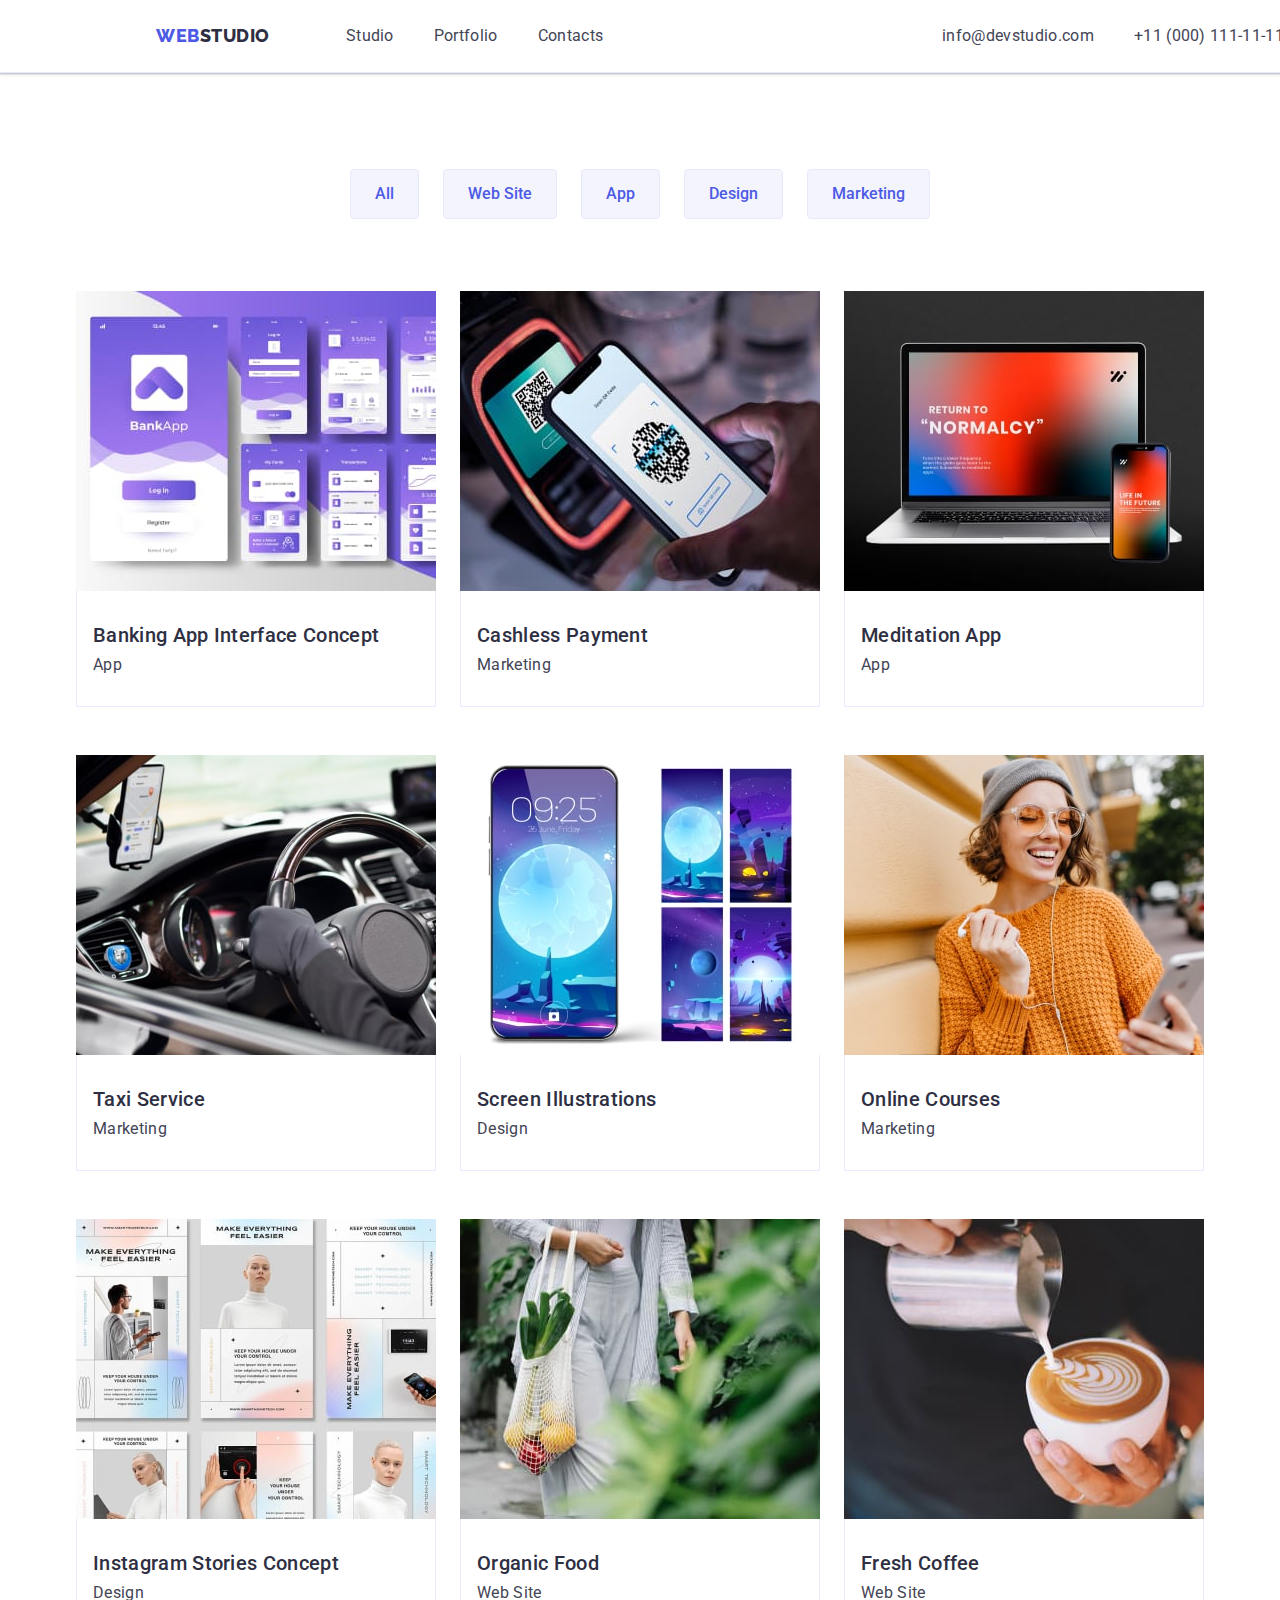
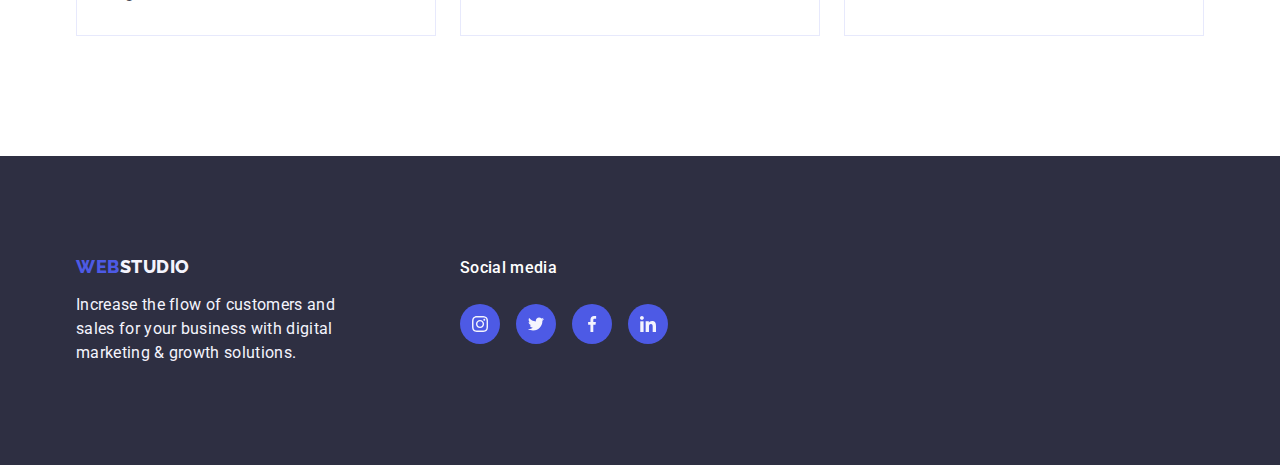
==== portfolio.html @ 4b377edc "Update portfolio.html" ====
<!DOCTYPE html>
<html lang="en">
  <head>
    <meta charset="UTF-8" />
    <meta http-equiv="X-UA-Compatible" content="IE=edge" />
    <meta name="viewport" content="width=device-width, initial-scale=1.0" />
    <title>Document</title>
    <!-- normalize -->
    <!-- fonts -->
    <link
      rel="stylesheet"
      href="https://cdnjs.cloudflare.com/ajax/libs/modern-normalize/1.1.0/modern-normalize.min.css"
    />
    <link rel="preconnect" href="https://fonts.googleapis.com" />
    <link rel="preconnect" href="https://fonts.gstatic.com" crossorigin />
    <link
      href="https://fonts.googleapis.com/css2?family=Raleway:wght@800&family=Roboto:wght@400;500;700;900&display=swap"
      rel="stylesheet"
    />
    <!-- My styles -->
    <link rel="stylesheet" href="./css/styles.css" />
  </head>
  <body>
    <!-- Page header - "header"-->
    <header class="page-header">
      <div class="container header-container">
        <nav class="navigation">
          <a class="logo" href="./index.html"
            >web<span class="header-span">Studio</span></a
          >
          <ul class="header-menu">
            <li class="header-item">
              <a class="header-item-link" href="./index.html">Studio</a>
            </li>
            <li class="header-item">
              <a class="header-item-link" href="./portfolio.html">Portfolio</a>
            </li>
            <li class="header-item">
              <a class="header-item-link" href="">Contacts</a>
            </li>
          </ul>
        </nav>
        <address class="header-address">
          <ul class="header-address-menu">
            <li class="header-address-item">
              <a class="header-item-mail" href="mailto:info@devstudio.com"
                >info@devstudio.com</a
              >
            </li>
            <li class="header-address-item">
              <a class="header-item-phone" href="tel:+110001111111"
                >+11 (000) 111-11-11</a
              >
            </li>
          </ul>
        </address>
      </div>
    </header>
    <!-- Page header ends -->
    <main>
      <!-- portfoilo section "pottfolio" -->
      <section class="portfolio-section">
        <div class="container">
          <h1 class="portfolio-header-title">Portfolio</h1>
          <ul class="portfolio-menu">
            <li class="portfolio-item-btn">
              <button class="portfolio-btn" type="button">All</button>
            </li>
            <li class="portfolio-item-btn">
              <button class="portfolio-btn" type="button">Web Site</button>
            </li>
            <li class="portfolio-item-btn">
              <button class="portfolio-btn" type="button">App</button>
            </li>
            <li class="portfolio-item-btn">
              <button class="portfolio-btn" type="button">Design</button>
            </li>
            <li class="portfolio-item-btn">
              <button class="portfolio-btn" type="button">Marketing</button>
            </li>
          </ul>
          <ul class="cards-menu">
            <li class="portfolio-item">
              <div>
              <a class="portfoilo-img" href="./index.html">
                <img
                  src="./images/img-1-360.jpg"
                  alt="Banking App Interface Concept"
                  width="360"
                />
                <div class="portfoilo-img-card">
                  <h2 class="portfoilo-header-suptitle">
                    Banking App Interface Concept
                  </h2>
                  <p class="portfolio-text">App</p>
                </div>
              </a>
            </li>
            <li class="portfolio-item">
              <a class="portfoilo-img" href="./index.html">
                <img
                  src="./images/img-2-360.jpg"
                  alt="Cashless Payment"
                  width="360"
                />
                <div class="portfoilo-img-card">
                  <h2 class="portfoilo-header-suptitle">Cashless Payment</h2>
                  <p class="portfolio-text">Marketing</p>
                </div>
              </a>
            </li>
            <li class="portfolio-item">
              <a class="portfoilo-img" href="./index.html">
                <img
                  src="./images/img-3-360.jpg"
                  alt="Meditation App"
                  width="360"
                />
                <div class="portfoilo-img-card">
                  <h2 class="portfoilo-header-suptitle">Meditation App</h2>
                  <p class="portfolio-text">App</p>
                </div>
              </a>
            </li>
            <li class="portfolio-item">
              <a class="portfoilo-img" href="./index.html">
                <img
                  src="./images/img-4-360.jpg"
                  alt="Taxi Service"
                  width="360"
                />
                <div class="portfoilo-img-card">
                  <h2 class="portfoilo-header-suptitle">Taxi Service</h2>
                  <p class="portfolio-text">Marketing</p>
                </div>
              </a>
            </li>
            <li class="portfolio-item">
              <a class="portfoilo-img" href="./index.html">
                <img
                  src="./images/img-5-360.jpg"
                  alt="Screen Illustrations"
                  width="360"
                />
                <div class="portfoilo-img-card">
                  <h2 class="portfoilo-header-suptitle">
                    Screen Illustrations
                  </h2>
                  <p class="portfolio-text">Design</p>
                </div>
              </a>
            </li>
            <li class="portfolio-item">
              <a class="portfoilo-img" href="./index.html">
                <img
                  src="./images/img-6-360.jpg"
                  alt="Online Courses"
                  width="360"
                />
                <div class="portfoilo-img-card">
                  <h2 class="portfoilo-header-suptitle">Online Courses</h2>
                  <p class="portfolio-text">Marketing</p>
                </div>
              </a>
            </li>
            <li class="portfolio-item">
              <a class="portfoilo-img" href="./index.html">
                <img
                  src="./images/img-7-360.jpg"
                  alt="Instagram Stories Concept"
                  width="360"
                />
                <div class="portfoilo-img-card">
                  <h2 class="portfoilo-header-suptitle">
                    Instagram Stories Concept
                  </h2>
                  <p class="portfolio-text">Design</p>
                </div>
              </a>
            </li>
            <li class="portfolio-item">
              <a class="portfoilo-img" href="./index.html">
                <img
                  src="./images/img-8-360.jpg"
                  alt="Organic Food"
                  width="360"
                />
                <div class="portfoilo-img-card">
                  <h2 class="portfoilo-header-suptitle">Organic Food</h2>
                  <p class="portfolio-text">Web Site</p>
                </div>
              </a>
            </li>
            <li class="portfolio-item">
              <a class="portfoilo-img" href="./index.html">
                <img
                  src="./images/img-9-360.jpg"
                  alt="Fresh Coffee"
                  width="360"
                />
                <div class="portfoilo-img-card">
                  <h2 class="portfoilo-header-suptitle">Fresh Coffee</h2>
                  <p class="portfolio-text">Web Site</p>
                </div>
              </a>
            </li>
          </ul>
          <!-- </div>  -->
        </div>
      </section>
      <!-- End of portfolio section -->
    </main>
    <!-- Page Footer - "footer"-->
    <footer class="footer-main">
      <div class="container footer-social">
        <div>
          <a class="logo footer-logo" href="./index.html"
            >web<span class="footer-span">Studio</span></a
          >
          <p class="footer-text">
            Increase the flow of customers and sales for your business with
            digital marketing & growth solutions.
          </p>
        </div>
        <div>
          <p class="social-text">Social media</p>
          <ul class="footer-social-links">
            <li class="social-item">
              <a
                class="social-link"
                href="instagram.com"
                target="_blank"
                rel="noopener noreferer"
                aria-label="link to instagram"
              >
                <svg class="social-icon" width="16" height="16">
                  <use href="./images/icons.svg#icon-instagram"></use>
                </svg>
              </a>
            </li>
            <li class="social-item">
              <a
                class="social-link"
                href="twitter.com"
                target="_blank"
                rel="noopener noreferer"
                aria-label="link to twitter"
              >
                <svg class="social-icon" width="16" height="16">
                  <use href="./images/icons.svg#icon-twitter"></use>
                </svg>
              </a>
            </li>
            <li class="social-item">
              <a
                class="social-link"
                href="facebook.com"
                target="_blank"
                rel="noopener noreferer"
                aria-label="link to facebook"
              >
                <svg class="social-icon" width="16" height="16">
                  <use href="./images/icons.svg#icon-facebook"></use>
                </svg>
              </a>
            </li>
            <li class="social-item">
              <a
                class="social-link"
                href="linkedin.com"
                target="_blank"
                rel="noopener noreferer"
                aria-label="link to linkedin"
              >
                <svg class="social-icon" width="16" height="16">
                  <use href="./images/icons.svg#icon-linkedin"></use>
                </svg>
              </a>
            </li>
          </ul>
        </div>
      </div>
    </footer>
  </body>
</html>
---- css/styles.css ----
:root {--main-font: 'Raleway','sans-serif';
--secondary-font: "Roboto",sans-serif;
--main-color: #2e2f42
--color-iris: #4d5ae5;
--color-ocean: #404bbf;
--color-navy-blue: #2e2f42;
--color-green: #31d0aa;
--color-slate: #434455;
--color-light-slate: #8e8f99;
--color-cornflower: #e7e9fc;
--color-cloud: #f4f4fd;
--color-navy-blue-modal: #2e2f42;
--color-grey: #2e2f42;
--color-white: #ffffff;
--color-dairy: #fcfcfc;}


/**
  |============================
  | Reset
  |============================
*/
h1,
h2,
h3,
h4,
h5,
h6,
p {
    margin: 0;
}

ul,
ol {
    list-style: none;
    margin: 0;
    padding: 0;
    text-decoration: none;
}

a {
    color: currentColor;
    text-decoration: none;
}

button {
    font-family: inherit;
    cursor: pointer;

}
img{display: block;}
/**
  |============================
  | My styles
  |============================
*/
.container {
    width: 1158px;
    margin-left: auto;
    margin-right: auto;
    /* outline: 2px solid red;
    outline-offset: -2px; */
    padding-left: 15px;
    padding-right: 15px;
}
body {
    font-size: 16px;
    font-family: "Roboto", "sans-serif";
    letter-spacing: 0.02em;
    color: var(--color-slate);
    background-color: var(--color-white)
}

/**
  |============================
  | Page Header - "header"
  |============================
*/
.page-header{
    width: 1440px;
    margin: 0 auto;
    border-bottom: 1px solid #E7E9FC;
    box-shadow: 0px 2px 1px rgba(46, 47, 66, 0.08), 0px 1px 1px rgba(46, 47, 66, 0.16), 0px 1px 6px rgba(46, 47, 66, 0.08);    
} 
.header-container {   
    display: flex;
    align-items: center;
    cursor: pointer;    
}
.navigation {
    display: flex;
    margin-right: auto;
    align-items: center
}
.logo {
    font-family: 'Raleway', sans-serif;
    font-style: normal;
    font-weight: 800;
    font-size: 18px;
    line-height: 1.17;
    letter-spacing: 0.03em;
    text-transform: uppercase;
    color: #4d5ae5;
    margin-right: 76px;
    }
.logo:focus,
.logo:hover{color: #404BBF;}
.header-span {
    /* LOGO styles */
        color: #2e2f42;
}
.header-span:hover,
.header-span:focus{color: #404BBF;}

.header-menu {
    display: flex;       
    gap: 40px;  
}
.header-item:focus,
.header-item:hover{
        color: #404BBF;
    }
.header-item{
    padding-top: 24px;
    padding-bottom: 24px;
 } 
.header-item-link {
    line-height: 1.5;
    padding-top: 24px;
    padding-bottom: 24px;
}

/* .header-address {}  */

.header-address-menu {   
    font-style: normal;
    display: flex;
    gap: 40px;    
    font-weight: 400;
    line-height: 1.5;
    color: #434455;
}
/* .header-address-item {} */

.header-item-mail:focus,
.header-item-mail:hover{color: #404BBF;}

.header-item-phone:hover,
.header-item-phone:focus
 {color: #404BBF;}
 /**
   |============================
   | HERO -"hero"
   |============================
 */

 
.hero-section {
    padding-top: 188px;
    padding-bottom: 188px;
    
}
.hero-bg{
    background-image:linear-gradient(rgba(46, 47, 66, 0.7),rgba(46, 47, 66, 0.7)),url(../images/people-office-min.jpg);
    background-repeat: no-repeat;
    background-size: cover;
    min-height: 600px;
    max-width: 1440px;
    background-position: center; 
    margin: 0 auto;
    background-color: #2E2F42;
}

.hero-header-title{
    font-size: 56px;
    line-height: 1.07;
    letter-spacing: 0.02em;
    color: #FFFFFF;
    margin-right: auto;
    margin-left: auto;
    max-width: 496px;
    margin-bottom: 48px;
}

.hero-button {
    display: block;
    font-weight: 500;
    font-size: 16px;
    line-height: 1.5;
    text-align: center;
    letter-spacing: 0.04em;
    cursor: pointer;
    background-color: #4D5AE5;
    color: #FFFFFF;
    margin-left: auto;
    margin-right: auto;
    padding: 16px 32px;
    min-width: 169px;
    height: 56px;
    border: none;
    border-radius: 4px;
}
.hero-button:focus,
.hero-button:hover {
    background-color: #404BBF;
}
/**
  |============================
  | Section Sides -"Sides"
  |============================
*/
.sides-section {
    padding-top: 120px;
    padding-bottom: 120px;
}
.sides-header2-hidden {
    position: absolute;
    width: 1px;
    height: 1px;
    margin: -1px;
    border: 0;
    padding: 0;

    white-space: nowrap;
    clip-path: inset(100%);
    clip: rect(0 0 0 0);
    overflow: hidden;
}
/* .sides-container{} */
.sides-menu {
    display: flex;
    gap: 24px;
}

.sides-item {width: calc((100% - 72px) / 4);}

.sides-header {
    font-weight: 500;
    /* max-width: 264px; */
    font-size: 20px;
    line-height: 1.2;
    margin-bottom: 8px;
}

.sides-content {
    /* max-width: 264px; */
    font-weight: 400;
    font-size: 16px;
    line-height: 1.5;

}
.sides-link{
    display: flex;
    align-items: center;
    justify-content: center;
    background-color:#F4F4FD;
    height: 112px;
    border-radius: 4px;
    margin-bottom: 8px;
}

/**
  |============================
  | Section What are we doing -"wawd"
  |============================
*/
.wawd-section{
    padding-top: 0;
    padding-bottom: 120px;}
.wawd-header-subtitle {
    margin-bottom: 72px;
    font-weight: 700;
    font-size: 36px;
    line-height: 1.11;
    text-align: center;
    text-transform: capitalize;
    color: #2E2F42;
    padding-bottom: 0;
}
.wawd-menu {
    display: flex;
    gap: 24px;}

.wawd-item {width: calc((100% - 48px) / 3);}
/* .wawd-container{} */

/**
  |============================
  | Section our team - "ot"
  |============================
*/
.ot-section{
    background:  #F4F4FD;
    max-width: 1440px;
    background-position: center;
    margin: 0 auto;
    padding-top: 120px;
    padding-bottom: 120px;}
.ot-header-subtitle {
    margin-bottom: 72px;
    font-weight: 700;
    font-size: 36px;
    line-height: 40px;
    text-align: center;
    text-transform: capitalize;
    color: #2E2F42;

}

.ot-menu {
    display: flex;
    gap: 24px;}

.ot-item {
    background: #FFFFFF;
    box-shadow: 0px 1px 6px rgba(46, 47, 66, 0.08), 0px 1px 1px rgba(46, 47, 66, 0.16), 0px 2px 1px rgba(46, 47, 66, 0.08); 
    width: calc((100% - 72px) / 4);
    border-radius: 0px 0px 4px 4px;
}

.ot-header-suptitle {
    font-weight: 500;
    font-size: 20px;
    line-height: 1.2;
    text-align: center;
    color: #2E2F42;
    /* margin-top: 32px; */
    margin-bottom: 8px;
}

.ot-text {
    font-weight: 400;
    font-size: 16px;
    line-height: 1.5;
    text-align: center;
    color: #434455;
    padding-bottom: 0;
    }
.ot-item-text{
    padding: 32px 0;
    
}
.social-links{
    display: flex;
    gap: 24px;    
    justify-content: center;
    align-items: center;

}
.social-item{  
    width: 40px;
    height: 40px;         
 }

.social-link{
    width: 100%;
    height: 100%;
    background-color: #4d5ae5;
    border-radius: 50%;
    display: flex;
    align-items: center;
    justify-content: center;
    margin-top: 8px;
    /* margin-bottom: 32px; */
    } 
.social-link:hover{
    background-color: #404BBF;
}
.social-link:focus{
    background-color: #404BBF ;
}
.social-icon{
    fill: #f4f4fd ;

}

/**
  |============================
  | Customers - "c"
  |============================
*/

.c-section { 
    padding-top: 120px;
    padding-bottom: 120px;
    margin-left: auto;
    margin-right: auto;
}
.c-header {
    font-size: 36px;
    line-height: 1.1;
    text-align: center;
    text-transform: capitalize;
    color: #2E2F42;
    margin-bottom: 72px;
}
.c-list {
    display: flex;
    gap: 24px;    
}
.c-item{ color:#8E8F99

}
.c-link {   
    fill: currentColor;  
    width: 168px;
    height: 88px;    
    display: flex;
    justify-content: center;
    align-items: center;
    gap: 24px;
    border: 1px solid #8E8F99;
    border-radius: 4px;
}
.c-link:focus,
.c-link:hover{
    color: #404BBF;
    border: 1px solid #404BBF;


}
/* .c-icon {} */

/**
  |============================
  | Footer - "footer"
  |============================
*/

.footer-main{
    background-color: #2E2F42;
    padding-top: 100px;
    padding-bottom: 100px;

}
.footer-logo-text{
    gap: 120px;
}
.footer-text{
    max-width: 264px;
    font-weight: 400;
    font-size: 16px;
    line-height: 24px;
    color: #F4F4FD;
}
.footer-span{
    color: #F4F4FD;
}
.footer-span:hover,
.footer-span:focus {
    color: #404BBF;
}
.footer-logo{
    margin-bottom: 8px;
    display: inline-block;
    margin-bottom: 16px;
}
.footer-social{
    display: flex;
    align-items: baseline;
    gap: 120px; 
} 
.social-text{
    font-weight: 500;
    color: white;
    line-height: 1.5;
    margin-bottom: 16px;    
}
.footer-social-links{
    display: flex;
    gap: 16px;  
}
.social-link-hf:hover,
.social-link-hf:focus{
    background-color: #31d0aa;
}
/* .social-item{
    width: 40px;
    height: 40px;
}
.social-link{
    width: 100%;
    height: 100%;
    background-color: #4d5ae5;
    border-radius: 50%;
    display: flex;
    align-items: center;
    justify-content: center;

} */
/**
  |============================
  | Portfolio header and footer same to main page 
  |============================
*/

/**
  |============================
  | Portfolio section - "portfolio"
  |============================
*/
.portfolio-section {
    padding-top: 96px;
    padding-bottom: 120px;
    margin-left: auto;
    margin-right: auto;
}
/* .container-header-btn */
.portfolio-header-title {
    position: absolute;
    width: 1px;
    height: 1px;
    margin: -1px;
    border: 0;
    padding: 0;

    white-space: nowrap;
    clip-path: inset(100%);
    clip: rect(0 0 0 0);
    overflow: hidden;
}
.portfolio-menu {
    margin-left: auto;
    margin-right: auto;
    display: flex;
    gap: 24px;
    text-align: center;
    align-items: center;
    justify-content: center;
    margin-bottom: 72px

}
/* .cards-menu-img{} */
.portfolio-btn {
    padding-top: 12px;
    padding-left: 24px;
    padding-bottom: 12px;
    padding-right: 24px;
    font-weight: 500;
    font-size: 16px;
    line-height: 1.5;
    color: #4D5AE5;
    background: #F4F4FD;
    border: 1px solid #E7E9FC;
    border-radius: 4px;
}
.portfolio-btn:focus,
.portfolio-btn:hover{
    color: white;
    background: #404BBF;
    box-shadow: 0px 3px 1px rgba(0, 0, 0, 0.1), 0px 2px 1px rgba(0, 0, 0, 0.08), 0px 2px 2px rgba(0, 0, 0, 0.12);
    border-radius: 4px;
    border: 1px solid transparent;
}
/* .portfolio-card{} */
.cards-menu {
    display: flex;
    flex-wrap: wrap;
    row-gap: 48px;
    column-gap: 24px;
}
.portfolio-item {    
    width: calc((100% - 48px) / 3);    
}
.portfolio-img:hover,
.portfolio-img:focus{
    box-shadow: 0px 1px 6px rgba(46, 47, 66, 0.08), 0px 1px 1px rgba(46, 47, 66, 0.16), 0px 2px 1px rgba(46, 47, 66, 0.08);
}
.porfoilo-img{
    display: block;
}
.portfoilo-img-card{
    padding: 32px 16px;
    border: 1px solid #e7e9fc;
    border-top: none;
}
.portfoilo-header-suptitle{
    margin-bottom: 8px;
    font-weight: 500;
    font-size: 20px;
    line-height: 1.2;
    color: #2E2F42;    
}
.portfolio-text {
    font-weight: 400;
    font-size: 16px;
    line-height: 1.2;
    color: #434455;
}
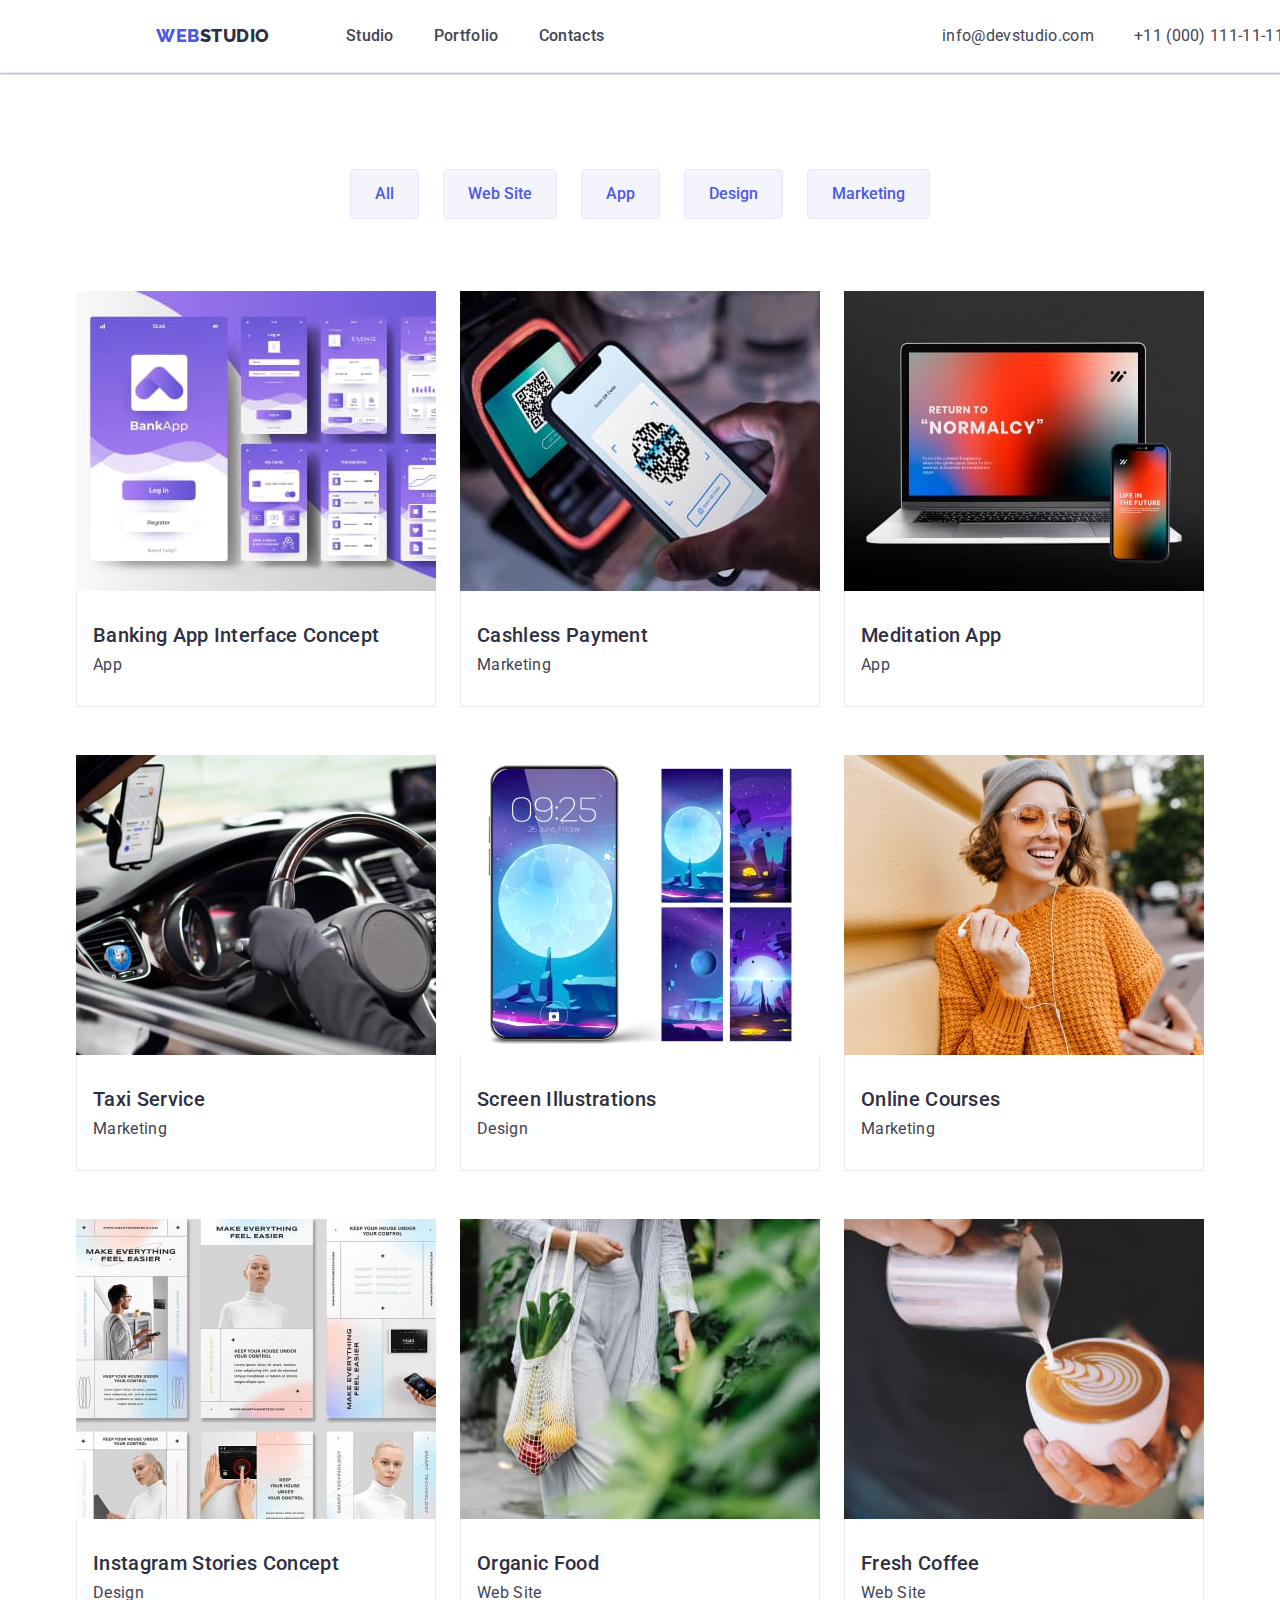
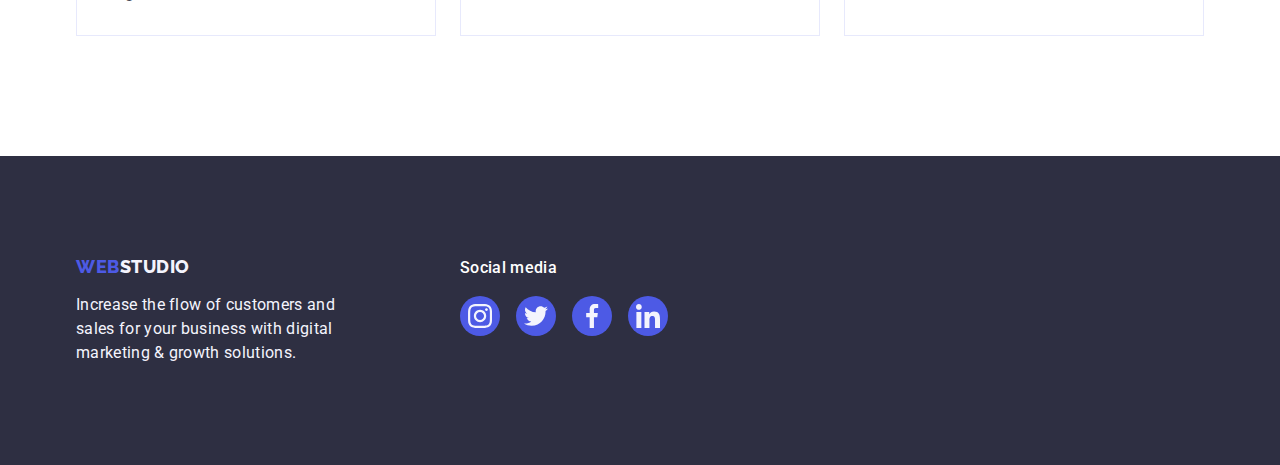
==== commit 187a16b8: "Update portfolio.html" ====
--- a/portfolio.html
+++ b/portfolio.html
@@ -36,7 +36,7 @@
               <a class="header-item-link" href="./portfolio.html">Portfolio</a>
             </li>
             <li class="header-item">
-              <a class="header-item-link" href="">Contacts</a>
+              <a class="header-item-link" href="./index.html">Contacts</a>
             </li>
           </ul>
         </nav>
@@ -81,8 +81,7 @@
           </ul>
           <ul class="cards-menu">
             <li class="portfolio-item">
-              <div>
-              <a class="portfoilo-img" href="./index.html">
+              <a class="portfolio-img" href="">
                 <img
                   src="./images/img-1-360.jpg"
                   alt="Banking App Interface Concept"
@@ -97,7 +96,7 @@
               </a>
             </li>
             <li class="portfolio-item">
-              <a class="portfoilo-img" href="./index.html">
+              <a class="portfolio-img" href="./index.html">
                 <img
                   src="./images/img-2-360.jpg"
                   alt="Cashless Payment"
@@ -110,7 +109,7 @@
               </a>
             </li>
             <li class="portfolio-item">
-              <a class="portfoilo-img" href="./index.html">
+              <a class="portfolio-img" href="./index.html">
                 <img
                   src="./images/img-3-360.jpg"
                   alt="Meditation App"
@@ -123,7 +122,7 @@
               </a>
             </li>
             <li class="portfolio-item">
-              <a class="portfoilo-img" href="./index.html">
+              <a class="portfolio-img" href="./index.html">
                 <img
                   src="./images/img-4-360.jpg"
                   alt="Taxi Service"
@@ -136,7 +135,7 @@
               </a>
             </li>
             <li class="portfolio-item">
-              <a class="portfoilo-img" href="./index.html">
+              <a class="portfolio-img" href="./index.html">
                 <img
                   src="./images/img-5-360.jpg"
                   alt="Screen Illustrations"
@@ -151,7 +150,7 @@
               </a>
             </li>
             <li class="portfolio-item">
-              <a class="portfoilo-img" href="./index.html">
+              <a class="portfolio-img" href="./index.html">
                 <img
                   src="./images/img-6-360.jpg"
                   alt="Online Courses"
@@ -164,7 +163,7 @@
               </a>
             </li>
             <li class="portfolio-item">
-              <a class="portfoilo-img" href="./index.html">
+              <a class="portfolio-img" href="./index.html">
                 <img
                   src="./images/img-7-360.jpg"
                   alt="Instagram Stories Concept"
@@ -179,7 +178,7 @@
               </a>
             </li>
             <li class="portfolio-item">
-              <a class="portfoilo-img" href="./index.html">
+              <a class="portfolio-img" href="">
                 <img
                   src="./images/img-8-360.jpg"
                   alt="Organic Food"
@@ -192,7 +191,7 @@
               </a>
             </li>
             <li class="portfolio-item">
-              <a class="portfoilo-img" href="./index.html">
+              <a class="portfolio-img" href="./index.html">
                 <img
                   src="./images/img-9-360.jpg"
                   alt="Fresh Coffee"
@@ -205,7 +204,6 @@
               </a>
             </li>
           </ul>
-          <!-- </div>  -->
         </div>
       </section>
       <!-- End of portfolio section -->
@@ -213,7 +211,7 @@
     <!-- Page Footer - "footer"-->
     <footer class="footer-main">
       <div class="container footer-social">
-        <div>
+        <div class="footer-logo-text">
           <a class="logo footer-logo" href="./index.html"
             >web<span class="footer-span">Studio</span></a
           >
@@ -227,52 +225,52 @@
           <ul class="footer-social-links">
             <li class="social-item">
               <a
-                class="social-link"
+                class="social-link social-link-hf"
                 href="instagram.com"
                 target="_blank"
                 rel="noopener noreferer"
                 aria-label="link to instagram"
               >
-                <svg class="social-icon" width="16" height="16">
+                <svg class="social-icon" width="24" height="24">
                   <use href="./images/icons.svg#icon-instagram"></use>
                 </svg>
               </a>
             </li>
             <li class="social-item">
               <a
-                class="social-link"
+                class="social-link social-link-hf"
                 href="twitter.com"
                 target="_blank"
                 rel="noopener noreferer"
                 aria-label="link to twitter"
               >
-                <svg class="social-icon" width="16" height="16">
+                <svg class="social-icon" width="24" height="24">
                   <use href="./images/icons.svg#icon-twitter"></use>
                 </svg>
               </a>
             </li>
             <li class="social-item">
               <a
-                class="social-link"
+                class="social-link social-link-hf"
                 href="facebook.com"
                 target="_blank"
                 rel="noopener noreferer"
                 aria-label="link to facebook"
               >
-                <svg class="social-icon" width="16" height="16">
+                <svg class="social-icon" width="24" height="24">
                   <use href="./images/icons.svg#icon-facebook"></use>
                 </svg>
               </a>
             </li>
             <li class="social-item">
               <a
-                class="social-link"
+                class="social-link social-link-hf"
                 href="linkedin.com"
                 target="_blank"
                 rel="noopener noreferer"
                 aria-label="link to linkedin"
               >
-                <svg class="social-icon" width="16" height="16">
+                <svg class="social-icon" width="24" height="24">
                   <use href="./images/icons.svg#icon-linkedin"></use>
                 </svg>
               </a>
--- a/css/styles.css
+++ b/css/styles.css
@@ -125,6 +125,7 @@
     padding-bottom: 24px;
  } 
 .header-item-link {
+    font-weight: 500;
     line-height: 1.5;
     padding-top: 24px;
     padding-bottom: 24px;
@@ -236,14 +237,12 @@
 
 .sides-header {
     font-weight: 500;
-    /* max-width: 264px; */
     font-size: 20px;
     line-height: 1.2;
     margin-bottom: 8px;
 }
 
 .sides-content {
-    /* max-width: 264px; */
     font-weight: 400;
     font-size: 16px;
     line-height: 1.5;
@@ -324,7 +323,6 @@
     line-height: 1.2;
     text-align: center;
     color: #2E2F42;
-    /* margin-top: 32px; */
     margin-bottom: 8px;
 }
 
@@ -335,6 +333,7 @@
     text-align: center;
     color: #434455;
     padding-bottom: 0;
+    margin-bottom: 8px;
     }
 .ot-item-text{
     padding: 32px 0;
@@ -360,8 +359,7 @@
     display: flex;
     align-items: center;
     justify-content: center;
-    margin-top: 8px;
-    /* margin-bottom: 32px; */
+    /* margin-top: 8px; */
     } 
 .social-link:hover{
     background-color: #404BBF;
@@ -474,20 +472,10 @@
 .social-link-hf:focus{
     background-color: #31d0aa;
 }
-/* .social-item{
-    width: 40px;
-    height: 40px;
-}
-.social-link{
-    width: 100%;
-    height: 100%;
-    background-color: #4d5ae5;
-    border-radius: 50%;
-    display: flex;
-    align-items: center;
-    justify-content: center;
-
-} */
+/* .social-item{ 
+}
+.social-link{} */
+
 /**
   |============================
   | Portfolio header and footer same to main page 
@@ -560,14 +548,15 @@
     column-gap: 24px;
 }
 .portfolio-item {    
-    width: calc((100% - 48px) / 3);    
+    width: calc((100% - 48px) / 3);
+    /* display: block;         */
 }
 .portfolio-img:hover,
 .portfolio-img:focus{
     box-shadow: 0px 1px 6px rgba(46, 47, 66, 0.08), 0px 1px 1px rgba(46, 47, 66, 0.16), 0px 2px 1px rgba(46, 47, 66, 0.08);
 }
-.porfoilo-img{
-    display: block;
+.portfolio-img{
+    display: block; 
 }
 .portfoilo-img-card{
     padding: 32px 16px;
